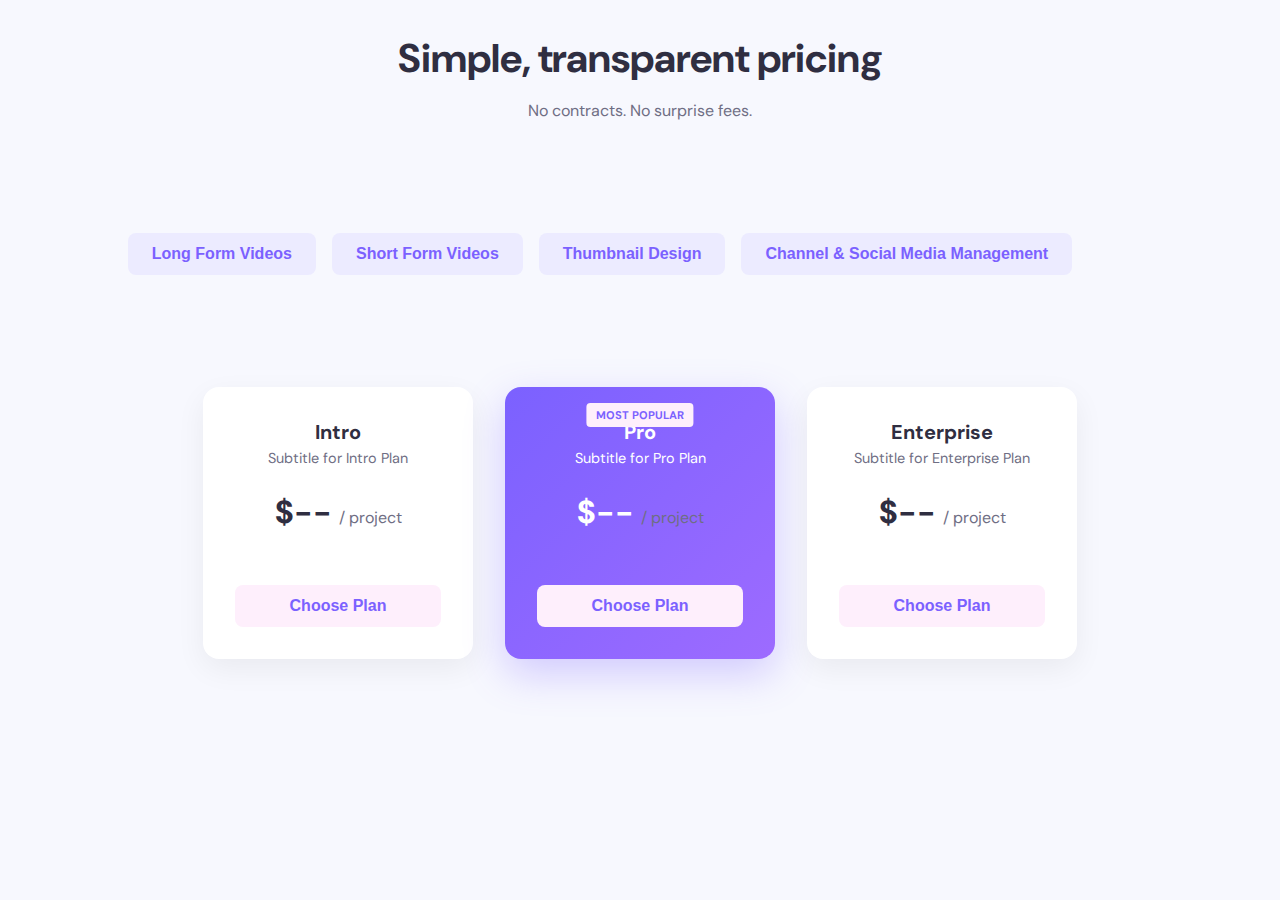
==== pricing.html @ d8eb05fe "fde" ====
<!DOCTYPE html>
<html lang="en">
<head>
  <meta charset="UTF-8" />
  <title>Pricing Page - Default Long Form Videos</title>
  <meta name="viewport" content="width=device-width, initial-scale=1.0" />
  <!-- Google Font: DM Sans -->
  <link rel="preconnect" href="https://fonts.googleapis.com" />
  <link rel="preconnect" href="https://fonts.gstatic.com" crossorigin />
  <link
    href="https://fonts.googleapis.com/css2?family=DM+Sans:wght@400;500;700&display=swap"
    rel="stylesheet"
  />
  <style>
    /* Reset & Base Styles */
    * {
      margin: 0;
      padding: 0;
      box-sizing: border-box;
    }
    body {
      font-family: 'DM Sans', sans-serif;
      background-color: #F7F8FE;
      color: #2F2E41;
    }
    ul {
      list-style: none;
      padding: 0;
    }
    a {
      text-decoration: none;
      color: inherit;
    }
    img {
      max-width: 100%;
      display: block;
    }

    /* Container */
    .container {
      max-width: 1200px;
      margin: 0 auto;
      padding: 2rem;
    }

    /* Hero Section */
    .hero {
      text-align: center;
      margin-bottom: 2rem;
    }
    .hero h1 {
      font-size: 2.5rem;
      font-weight: 700;
      margin-bottom: 1rem;
    }
    .hero p {
      font-size: 1rem;
      color: #6F6E84;
    }

    /* Service Buttons */
    .services-section {
      display: flex;
      flex-wrap: wrap;
      justify-content: center;
      gap: 1rem;
      margin: 3rem 0;
    }
    .service-btn {
      background: #ECEBFF;
      color: #7B61FF;
      font-weight: 700;
      font-size: 1rem;
      border: none;
      border-radius: 8px;
      padding: 0.75rem 1.5rem;
      cursor: pointer;
      transition: background 0.3s;
    }
    .service-btn:hover {
      background: #d7d4ff;
    }
    /* Active Button Style */
    .service-btn.active {
      background: #7B61FF;
      color: #FFFFFF;
    }

    /* Pricing Cards */
    .pricing-cards {
      display: flex;
      flex-wrap: wrap;
      gap: 2rem;
      justify-content: center;
      margin-top: 2rem;
    }
    .card {
      background: #FFFFFF;
      border-radius: 16px;
      box-shadow: 0 10px 30px rgba(0, 0, 0, 0.06);
      width: 270px;
      padding: 2rem;
      text-align: center;
      position: relative;
      display: flex;
      flex-direction: column;
      transition: 0.3s ease;
    }
    .card:hover {
      transform: translateY(-4px);
      /* Black drop shadow with higher opacity */
      box-shadow: 0 15px 35px rgba(0, 0, 0, 0.3);
    }
    .card h3 {
      font-size: 1.25rem;
      font-weight: 700;
      margin-bottom: 0.25rem;
      color: #2F2E41;
    }
    .card p.subtitle {
      font-size: 0.9rem;
      color: #6F6E84;
      margin-bottom: 1.5rem;
    }
    .price {
      font-size: 2rem;
      font-weight: 700;
      color: #2F2E41;
      margin-bottom: 0.25rem;
    }
    .price span {
      font-size: 1rem;
      font-weight: 400;
      color: #6F6E84;
    }

    /* Features */
    .features {
      text-align: left;
      margin: 1.5rem 0;
    }
    .features li {
      position: relative;
      padding-left: 1.5rem;
      margin-bottom: 0.75rem;
      font-size: 0.9rem;
      color: #2F2E41;
    }
    /* Default bullet: checkmark */
    .features li::before {
      content: '✓';
      position: absolute;
      left: 0;
      color: #7B61FF;
      font-weight: 700;
    }
    /* Crossed items */
    .features li.crossed {
      color: #999;
    }
    .features li.crossed::before {
      content: '✗';
      color: #FF5A5F; /* Red cross */
      font-weight: 700;
    }

    /* Buttons inside cards */
    .card button {
      margin-top: auto;
      background: #FEEFFC;
      color: #7B61FF;
      border: none;
      border-radius: 8px;
      font-weight: 700;
      font-size: 1rem;
      padding: 0.75rem 1.5rem;
      cursor: pointer;
      transition: background 0.3s;
    }
    .card button:hover {
      background: #FFD2EE;
    }

    /* Pro (Most Popular) Card */
    .card.pro {
      background: linear-gradient(135deg, #7B61FF 0%, #9D6BFF 100%);
      color: #FFFFFF;
      box-shadow: 0 15px 40px rgba(123, 97, 255, 0.3);
    }
    .card.pro h3,
    .card.pro .price,
    .card.pro .subtitle {
      color: #FFFFFF;
    }
    .card.pro .features li::before {
      color: #FFFFFF;
    }
    .card.pro li.crossed::before {
      color: #FFD2EE;
    }
    .card.pro li.crossed {
      color: #FFE6F6;
    }
    .badge-popular {
      position: absolute;
      top: 1rem;
      left: 50%;
      transform: translateX(-50%);
      background: #FEEFFC;
      color: #7B61FF;
      font-weight: 700;
      font-size: 0.7rem;
      padding: 0.3rem 0.6rem;
      border-radius: 4px;
      text-transform: uppercase;
    }

    /* -------------------- RESPONSIVE BREAKPOINTS -------------------- */
    /* For large tablets / small laptops (max-width: 992px) */
    @media (max-width: 992px) {
      .hero h1 {
        font-size: 2rem;
      }
      .hero p {
        font-size: 0.95rem;
      }
      .pricing-cards {
        gap: 1.5rem;
      }
      .card {
        width: 45%;  /* 2 cards per row on ~tablet in landscape */
      }
    }

    /* For tablets / big phones (max-width: 768px) */
    @media (max-width: 768px) {
      .hero h1 {
        font-size: 1.8rem;
      }
      .hero p {
        font-size: 0.9rem;
      }
      .pricing-cards {
        flex-direction: column;
        align-items: center;
      }
      .card {
        width: 90%;
        max-width: 400px;
      }
    }

    /* For mobile phones (max-width: 480px) */
    @media (max-width: 480px) {
      .hero h1 {
        font-size: 1.5rem;
      }
      .hero p {
        font-size: 0.85rem;
      }
      .card {
        width: 95%;
        max-width: 350px;
      }
    }
  </style>
</head>
<body>

  <!-- Hero Section -->
  <section class="hero container">
    <h1>Simple, transparent pricing</h1>
    <p>No contracts. No surprise fees.</p>
  </section>

  <!-- Service Buttons -->
  <section class="services-section container">
    <button class="service-btn" data-category="Long Form Videos">Long Form Videos</button>
    <button class="service-btn" data-category="Short Form Videos">Short Form Videos</button>
    <button class="service-btn" data-category="Thumbnail Design">Thumbnail Design</button>
    <button class="service-btn" data-category="Channel & Social Media Management">
      Channel &amp; Social Media Management
    </button>
  </section>

  <!-- Pricing Cards -->
  <section class="pricing-cards container">
    <!-- Card 1: Intro -->
    <div class="card" id="card-intro">
      <h3>Intro</h3>
      <p class="subtitle">Subtitle for Intro Plan</p>
      <p class="price">$-- <span>/ project</span></p>
      <ul class="features" id="intro-features">
        <!-- Filled by JS -->
      </ul>
      <button>Choose Plan</button>
    </div>

    <!-- Card 2: Pro (Most Popular) -->
    <div class="card pro" id="card-pro">
      <span class="badge-popular">MOST POPULAR</span>
      <h3>Pro</h3>
      <p class="subtitle">Subtitle for Pro Plan</p>
      <p class="price">$-- <span>/ project</span></p>
      <ul class="features" id="pro-features">
        <!-- Filled by JS -->
      </ul>
      <button>Choose Plan</button>
    </div>

    <!-- Card 3: Enterprise -->
    <div class="card" id="card-enterprise">
      <h3>Enterprise</h3>
      <p class="subtitle">Subtitle for Enterprise Plan</p>
      <p class="price">$-- <span>/ project</span></p>
      <ul class="features" id="enterprise-features">
        <!-- Filled by JS -->
      </ul>
      <button>Choose Plan</button>
    </div>
  </section>

  <script>
    // Plan data for each category:
    // Each category has 3 plans: Intro, Pro, Enterprise.
    // Each plan has: price, subtitle, array of 5 checked features, array of 3 crossed features.
    const planData = {
      "Long Form Videos": {
        intro: {
          price: 20,
          subtitle: "Basic for long form content",
          checks: [
            "Up to 30 min video",
            "Basic Editing",
            "Stock Music",
            "720p Output",
            "1 Revision"
            "3 Days Delivery"
          ],
          crosses: [
            "Advanced Effects",
            "Color Grading",
            "Dedicated Manager"
          ]
        },
        pro: {
          price: 120,
          subtitle: "For advanced long form content",
          checks: [
            "Up to 60 min video",
            "Advanced Editing",
            "Motion Graphics",
            "1080p Output",
            "2 Revisions"
          ],
          crosses: [
            "4K Rendering",
            "On-call Support",
            "Social Media Promotion"
          ]
        },
        enterprise: {
          price: 300,
          subtitle: "Full-scale production",
          checks: [
            "Unlimited length",
            "Dedicated Manager",
            "Priority Support",
            "4K Rendering",
            "3 Revisions"
          ],
          crosses: [
            "Offline Events",
            "Bulk Discount",
            "Multi-Channel Editing"
          ]
        }
      },

      "Short Form Videos": {
        intro: {
          price: 15,
          subtitle: "Basic for short videos",
          checks: [
            "Up to 5 min video",
            "Basic Editing",
            "720p Output",
            "Stock Music",
            "1 Revision"
          ],
          crosses: [
            "Advanced Effects",
            "Social Media Promotion",
            "Color Grading"
          ]
        },
        pro: {
          price: 90,
          subtitle: "Advanced short video package",
          checks: [
            "Up to 15 min video",
            "Motion Graphics",
            "1080p Output",
            "Color Grading",
            "2 Revisions"
          ],
          crosses: [
            "4K Rendering",
            "Priority Support",
            "Dedicated Manager"
          ]
        },
        enterprise: {
          price: 200,
          subtitle: "Complete short video solution",
          checks: [
            "Up to 30 min video",
            "Full Production Suite",
            "4K Rendering",
            "Dedicated Manager",
            "3 Revisions"
          ],
          crosses: [
            "Offline Events",
            "Bulk Discount",
            "Live Streaming"
          ]
        }
      },

      "Thumbnail Design": {
        intro: {
          price: 20,
          subtitle: "Basic thumbnail package",
          checks: [
            "1 Thumbnail",
            "Stock Images",
            "Basic Text & Graphics",
            "1 Revision",
            "Fast Delivery"
          ],
          crosses: [
            "Custom Illustration",
            "Advanced Branding",
            "Dedicated Manager"
          ]
        },
        pro: {
          price: 60,
          subtitle: "Pro thumbnail package",
          checks: [
            "5 Thumbnails",
            "Custom Fonts",
            "Advanced Graphics",
            "Color Grading",
            "2 Revisions"
          ],
          crosses: [
            "Hand-drawn Artwork",
            "Bulk Discount",
            "On-call Support"
          ]
        },
        enterprise: {
          price: 120,
          subtitle: "Enterprise thumbnail solution",
          checks: [
            "Unlimited Thumbnails",
            "Dedicated Designer",
            "Branding Consultation",
            "Priority Support",
            "3 Revisions"
          ],
          crosses: [
            "Offline Events",
            "Bulk Discount",
            "Social Media Management"
          ]
        }
      },

      "Channel & Social Media Management": {
        intro: {
          price: 50,
          subtitle: "Basic channel management",
          checks: [
            "Weekly Video Uploads",
            "Basic SEO",
            "Thumbnail Design",
            "Community Replies",
            "Monthly Report"
          ],
          crosses: [
            "Advanced SEO",
            "Daily Content Strategy",
            "Paid Advertising"
          ]
        },
        pro: {
          price: 150,
          subtitle: "Pro channel management",
          checks: [
            "Bi-Weekly Video Uploads",
            "Advanced SEO",
            "Social Media Posting",
            "Community Engagement",
            "Monthly Analysis"
          ],
          crosses: [
            "Paid Ads Management",
            "Influencer Outreach",
            "Custom Branding"
          ]
        },
        enterprise: {
          price: 300,
          subtitle: "Full-scale channel & social management",
          checks: [
            "Daily Content Strategy",
            "Priority Support",
            "Paid Advertising",
            "Dedicated Manager",
            "Detailed Analytics"
          ],
          crosses: [
            "Offline Events",
            "Bulk Discount",
            "In-Person Consulting"
          ]
        }
      }
    };

    // Grab references to cards
    const introCard = document.getElementById('card-intro');
    const proCard = document.getElementById('card-pro');
    const enterpriseCard = document.getElementById('card-enterprise');

    const introPriceEl = introCard.querySelector('.price');
    const proPriceEl = proCard.querySelector('.price');
    const enterprisePriceEl = enterpriseCard.querySelector('.price');

    const introSubtitleEl = introCard.querySelector('.subtitle');
    const proSubtitleEl = proCard.querySelector('.subtitle');
    const enterpriseSubtitleEl = enterpriseCard.querySelector('.subtitle');

    const introFeaturesEl = document.getElementById('intro-features');
    const proFeaturesEl = document.getElementById('pro-features');
    const enterpriseFeaturesEl = document.getElementById('enterprise-features');

    const serviceButtons = document.querySelectorAll('.service-btn');

    // Show chosen category's plan details
    function showCategory(category) {
      // Remove 'active' class from all buttons, then add to the clicked one
      serviceButtons.forEach(btn => {
        btn.classList.remove('active');
        if (btn.dataset.category === category) {
          btn.classList.add('active');
        }
      });

      // Get the data for the selected category
      const catData = planData[category];

      // Intro plan
      introPriceEl.innerHTML = `$${catData.intro.price} <span>/ project</span>`;
      introSubtitleEl.textContent = catData.intro.subtitle;
      fillFeatures(introFeaturesEl, catData.intro.checks, catData.intro.crosses);

      // Pro plan
      proPriceEl.innerHTML = `$${catData.pro.price} <span>/ project</span>`;
      proSubtitleEl.textContent = catData.pro.subtitle;
      fillFeatures(proFeaturesEl, catData.pro.checks, catData.pro.crosses);

      // Enterprise plan
      enterprisePriceEl.innerHTML = `$${catData.enterprise.price} <span>/ project</span>`;
      enterpriseSubtitleEl.textContent = catData.enterprise.subtitle;
      fillFeatures(enterpriseFeaturesEl, catData.enterprise.checks, catData.enterprise.crosses);
    }

    // Helper function to fill the features list
    function fillFeatures(listEl, checks, crosses) {
      listEl.innerHTML = ''; // Clear old features
      checks.forEach(item => {
        const li = document.createElement('li');
        li.textContent = item;
        listEl.appendChild(li);
      });
      crosses.forEach(item => {
        const li = document.createElement('li');
        li.textContent = item;
        li.classList.add('crossed');
        listEl.appendChild(li);
      });
    }

    // Click event for service buttons
    serviceButtons.forEach(btn => {
      btn.addEventListener('click', () => {
        showCategory(btn.dataset.category);
      });
    });

    // Show "Long Form Videos" by default on page load
    document.addEventListener('DOMContentLoaded', () => {
      showCategory("Long Form Videos");
    });
  </script>
</body>
</html>
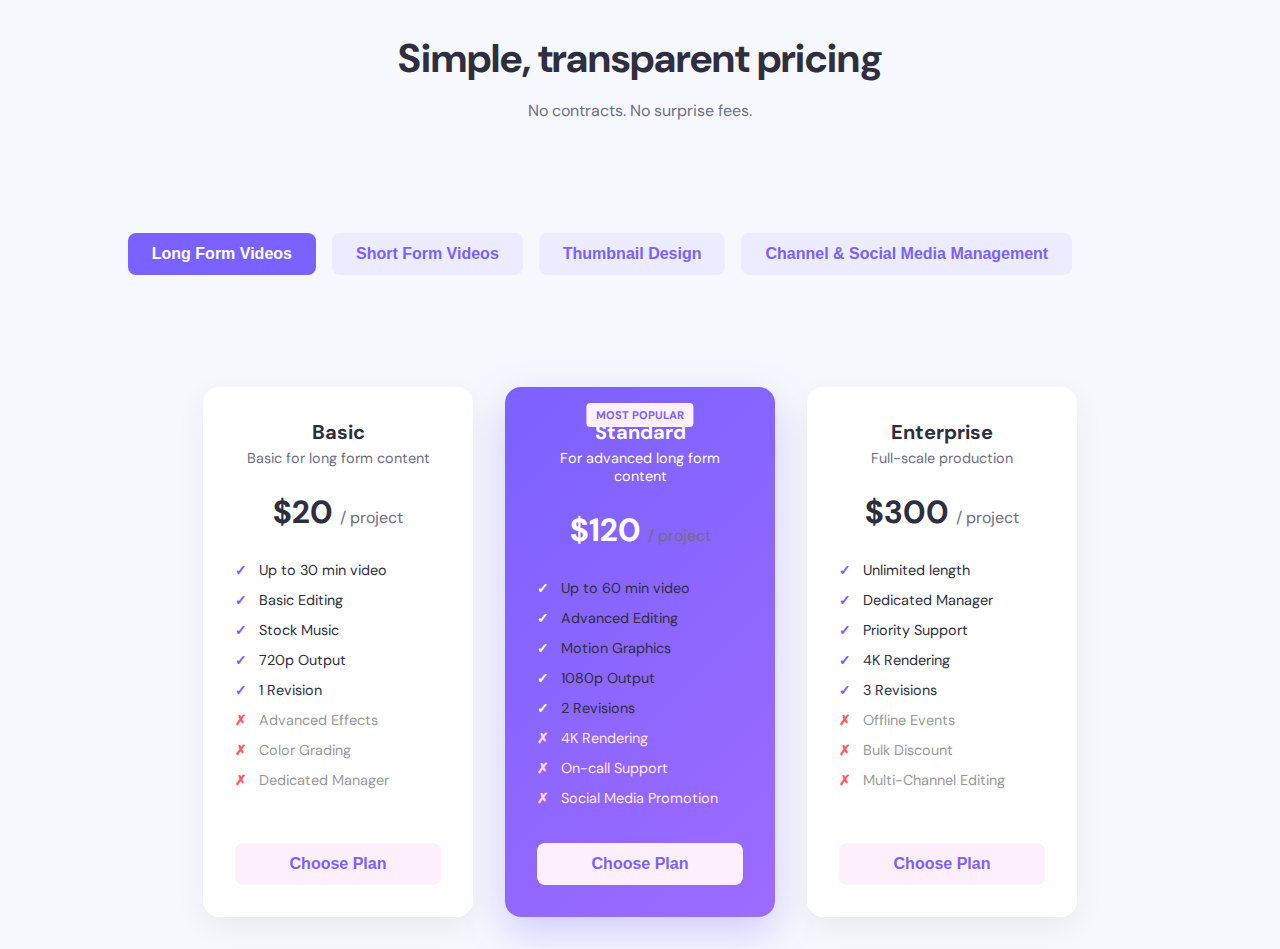
==== commit 206acbd5: "pricing" ====
--- a/pricing.html
+++ b/pricing.html
@@ -92,6 +92,7 @@
       flex-wrap: wrap;
       gap: 2rem;
       justify-content: center;
+      align-items: stretch;
       margin-top: 2rem;
     }
     .card {
@@ -285,35 +286,35 @@
 
   <!-- Pricing Cards -->
   <section class="pricing-cards container">
-    <!-- Card 1: Intro -->
-    <div class="card" id="card-intro">
-      <h3>Intro</h3>
-      <p class="subtitle">Subtitle for Intro Plan</p>
+    <!-- Card 1: Use data-plan attribute so the visible title can be changed freely -->
+    <div class="card" data-plan="intro">
+      <h3>Basic</h3>
+      <p class="subtitle">Subtitle for Basic Plan</p>
       <p class="price">$-- <span>/ project</span></p>
-      <ul class="features" id="intro-features">
+      <ul class="features" data-features="intro">
         <!-- Filled by JS -->
       </ul>
       <button>Choose Plan</button>
     </div>
 
     <!-- Card 2: Pro (Most Popular) -->
-    <div class="card pro" id="card-pro">
+    <div class="card pro" data-plan="pro">
       <span class="badge-popular">MOST POPULAR</span>
-      <h3>Pro</h3>
-      <p class="subtitle">Subtitle for Pro Plan</p>
+      <h3>Standard</h3>
+      <p class="subtitle">Subtitle for Standard Plan</p>
       <p class="price">$-- <span>/ project</span></p>
-      <ul class="features" id="pro-features">
+      <ul class="features" data-features="pro">
         <!-- Filled by JS -->
       </ul>
       <button>Choose Plan</button>
     </div>
 
     <!-- Card 3: Enterprise -->
-    <div class="card" id="card-enterprise">
+    <div class="card" data-plan="enterprise">
       <h3>Enterprise</h3>
       <p class="subtitle">Subtitle for Enterprise Plan</p>
       <p class="price">$-- <span>/ project</span></p>
-      <ul class="features" id="enterprise-features">
+      <ul class="features" data-features="enterprise">
         <!-- Filled by JS -->
       </ul>
       <button>Choose Plan</button>
@@ -322,7 +323,7 @@
 
   <script>
     // Plan data for each category:
-    // Each category has 3 plans: Intro, Pro, Enterprise.
+    // Each category has 3 plans: intro, pro, enterprise.
     // Each plan has: price, subtitle, array of 5 checked features, array of 3 crossed features.
     const planData = {
       "Long Form Videos": {
@@ -335,7 +336,6 @@
             "Stock Music",
             "720p Output",
             "1 Revision"
-            "3 Days Delivery"
           ],
           crosses: [
             "Advanced Effects",
@@ -531,10 +531,10 @@
       }
     };
 
-    // Grab references to cards
-    const introCard = document.getElementById('card-intro');
-    const proCard = document.getElementById('card-pro');
-    const enterpriseCard = document.getElementById('card-enterprise');
+    // Grab references to cards using data-plan attributes
+    const introCard = document.querySelector('[data-plan="intro"]');
+    const proCard = document.querySelector('[data-plan="pro"]');
+    const enterpriseCard = document.querySelector('[data-plan="enterprise"]');
 
     const introPriceEl = introCard.querySelector('.price');
     const proPriceEl = proCard.querySelector('.price');
@@ -544,9 +544,10 @@
     const proSubtitleEl = proCard.querySelector('.subtitle');
     const enterpriseSubtitleEl = enterpriseCard.querySelector('.subtitle');
 
-    const introFeaturesEl = document.getElementById('intro-features');
-    const proFeaturesEl = document.getElementById('pro-features');
-    const enterpriseFeaturesEl = document.getElementById('enterprise-features');
+    // Use the features UL element’s data-features attribute as an identifier
+    const introFeaturesEl = document.querySelector('[data-features="intro"]');
+    const proFeaturesEl = document.querySelector('[data-features="pro"]');
+    const enterpriseFeaturesEl = document.querySelector('[data-features="enterprise"]');
 
     const serviceButtons = document.querySelectorAll('.service-btn');
 
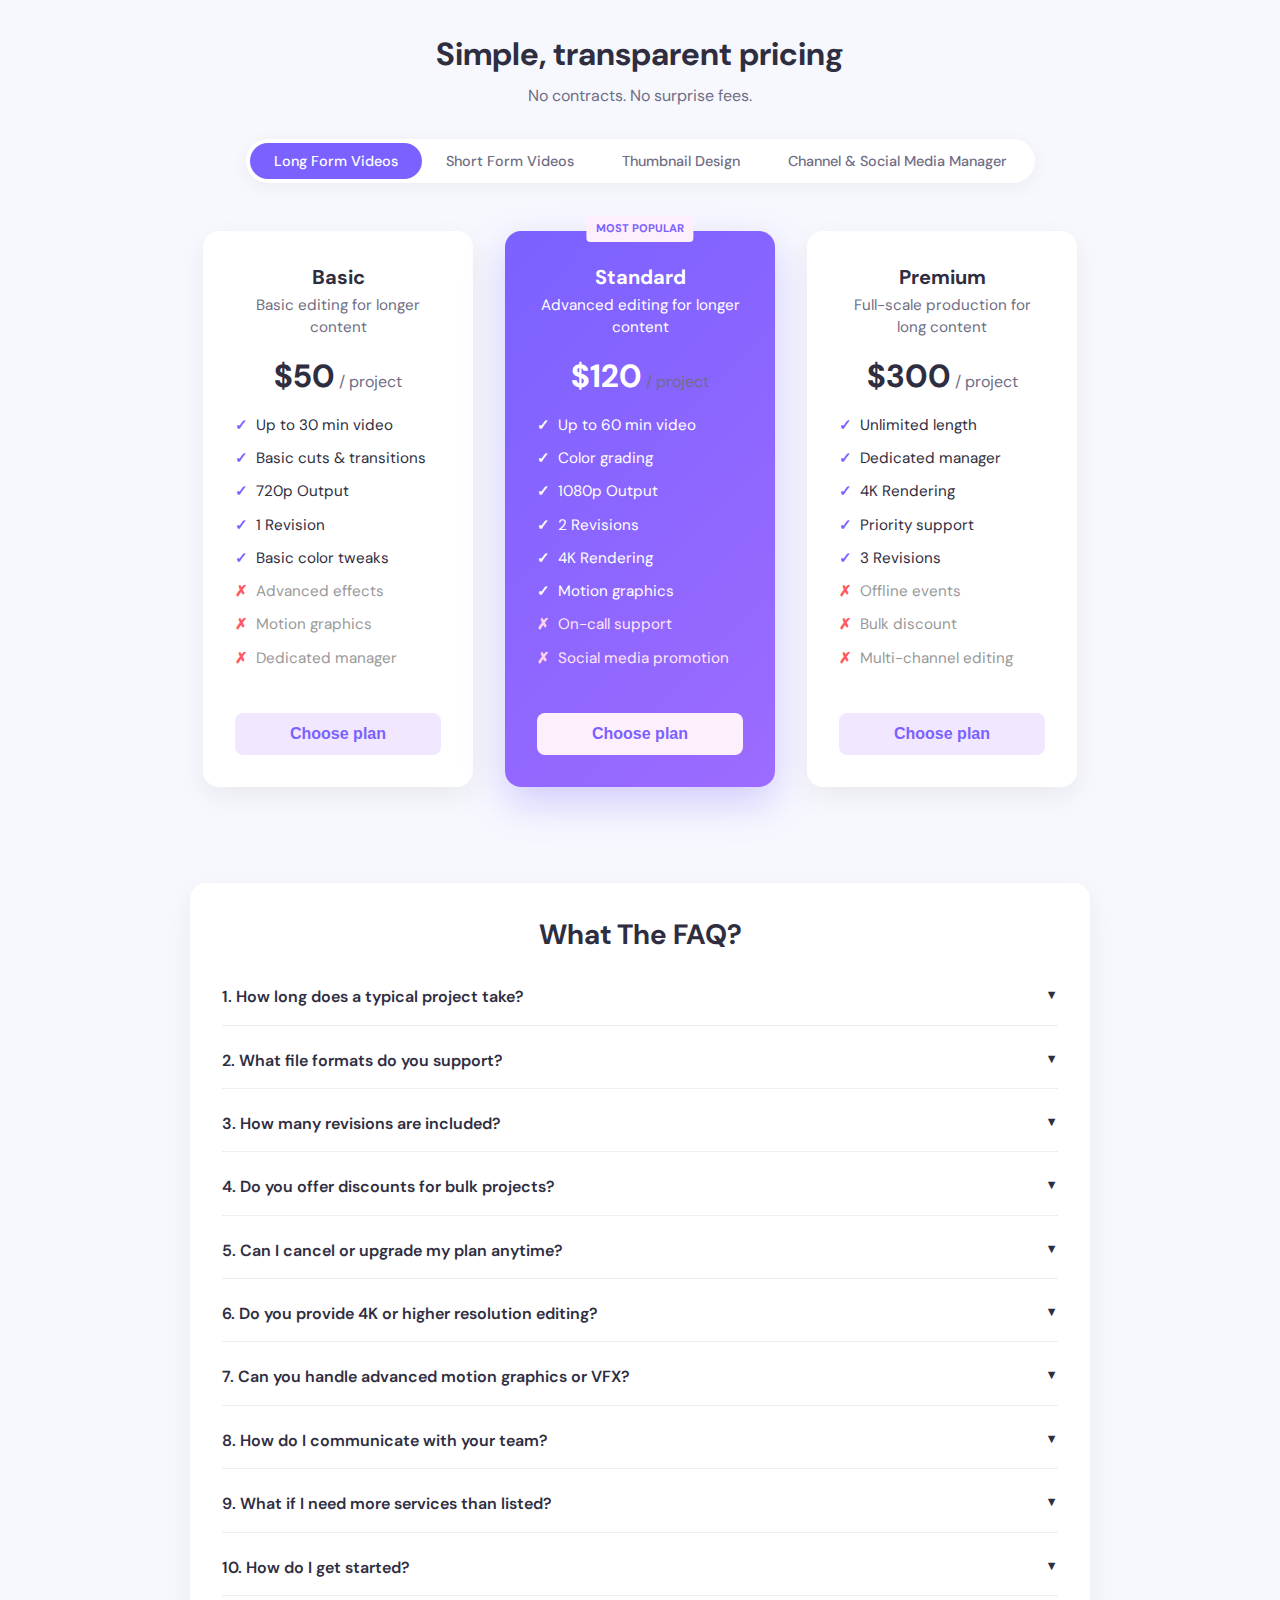
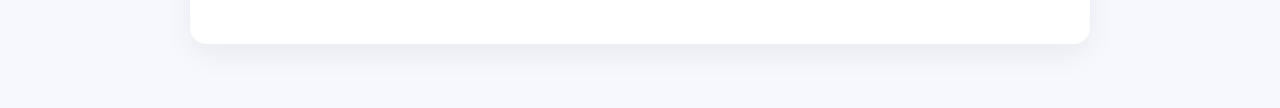
==== commit f037d665: "Pricing Alignment Fixed" ====
--- a/pricing.html
+++ b/pricing.html
@@ -1,18 +1,18 @@
 <!DOCTYPE html>
 <html lang="en">
 <head>
-  <meta charset="UTF-8" />
-  <title>Pricing Page - Default Long Form Videos</title>
-  <meta name="viewport" content="width=device-width, initial-scale=1.0" />
-  <!-- Google Font: DM Sans -->
-  <link rel="preconnect" href="https://fonts.googleapis.com" />
-  <link rel="preconnect" href="https://fonts.gstatic.com" crossorigin />
+  <meta charset="UTF-8">
+  <title>Pricing Page</title>
+  <meta name="viewport" content="width=device-width, initial-scale=1.0">
+  <!-- Google Font -->
+  <link rel="preconnect" href="https://fonts.googleapis.com">
+  <link rel="preconnect" href="https://fonts.gstatic.com" crossorigin>
   <link
     href="https://fonts.googleapis.com/css2?family=DM+Sans:wght@400;500;700&display=swap"
     rel="stylesheet"
   />
   <style>
-    /* Reset & Base Styles */
+    /* RESET & BASE */
     * {
       margin: 0;
       padding: 0;
@@ -20,191 +20,169 @@
     }
     body {
       font-family: 'DM Sans', sans-serif;
-      background-color: #F7F8FE;
+      background: #F7F8FE;
       color: #2F2E41;
-    }
-    ul {
-      list-style: none;
-      padding: 0;
-    }
-    a {
-      text-decoration: none;
-      color: inherit;
+      line-height: 1.4;
     }
     img {
       max-width: 100%;
       display: block;
     }
-
-    /* Container */
-    .container {
-      max-width: 1200px;
-      margin: 0 auto;
-      padding: 2rem;
-    }
-
-    /* Hero Section */
-    .hero {
-      text-align: center;
-      margin-bottom: 2rem;
-    }
-    .hero h1 {
-      font-size: 2.5rem;
+    ul {
+      list-style: none;
+    }
+    a, button {
+      text-decoration: none;
+      cursor: pointer;
+    }
+
+    /* CONTAINER */
+    .pricing-container {
+  width: 90%;
+  max-width: 1200px;
+  margin: 0 auto;
+  padding: 2rem 1rem;
+  text-align: center !important;
+}
+
+
+    /* HERO SECTION */
+    .hero-title {
+      font-size: 2rem;
       font-weight: 700;
-      margin-bottom: 1rem;
-    }
-    .hero p {
+      margin-bottom: 0.5rem;
+    }
+    .hero-subtitle {
       font-size: 1rem;
       color: #6F6E84;
-    }
-
-    /* Service Buttons */
-    .services-section {
+      margin-bottom: 2rem;
+    }
+
+    /* TOGGLE SECTION (Service Buttons) */
+    .toggle-section {
+      display: inline-flex;
+      align-items: center;
+      background: #FFFFFF;
+      border-radius: 30px;
+      padding: 0.25rem;
+      margin-bottom: 3rem;
+      box-shadow: 0 4px 20px rgba(0, 0, 0, 0.05);
+    }
+    .toggle-option {
+      padding: 0.5rem 1.5rem;
+      border-radius: 30px;
+      font-weight: 500;
+      font-size: 0.9rem;
+      transition: background 0.3s, color 0.3s;
+      color: #6F6E84;
+    }
+    .toggle-option:hover {
+      background: #ECEBFF;
+      color: #7B61FF;
+    }
+    .toggle-option.active {
+      background: #7B61FF;
+      color: #FFFFFF;
+    }
+
+    /* PRICING WRAPPER */
+    .pricing-wrapper {
       display: flex;
       flex-wrap: wrap;
       justify-content: center;
-      gap: 1rem;
-      margin: 3rem 0;
-    }
-    .service-btn {
-      background: #ECEBFF;
-      color: #7B61FF;
-      font-weight: 700;
-      font-size: 1rem;
-      border: none;
-      border-radius: 8px;
-      padding: 0.75rem 1.5rem;
-      cursor: pointer;
-      transition: background 0.3s;
-    }
-    .service-btn:hover {
-      background: #d7d4ff;
-    }
-    /* Active Button Style */
-    .service-btn.active {
-      background: #7B61FF;
-      color: #FFFFFF;
-    }
-
-    /* Pricing Cards */
-    .pricing-cards {
-      display: flex;
-      flex-wrap: wrap;
       gap: 2rem;
-      justify-content: center;
-      align-items: stretch;
-      margin-top: 2rem;
-    }
-    .card {
+      margin-bottom: 4rem;
+    }
+
+    /* PRICING CARD */
+    .pricing-card {
       background: #FFFFFF;
       border-radius: 16px;
       box-shadow: 0 10px 30px rgba(0, 0, 0, 0.06);
       width: 270px;
       padding: 2rem;
       text-align: center;
-      position: relative;
       display: flex;
       flex-direction: column;
-      transition: 0.3s ease;
-    }
-    .card:hover {
-      transform: translateY(-4px);
-      /* Black drop shadow with higher opacity */
-      box-shadow: 0 15px 35px rgba(0, 0, 0, 0.3);
-    }
-    .card h3 {
+      position: relative;
+      transition: transform 0.3s, box-shadow 0.3s;
+    }
+    .pricing-card:hover {
+      transform: scale(1.03);
+      box-shadow: 0 15px 35px rgba(0, 0, 0, 0.3); /* Black drop shadow */
+    }
+    .pricing-card h3 {
       font-size: 1.25rem;
       font-weight: 700;
       margin-bottom: 0.25rem;
       color: #2F2E41;
     }
-    .card p.subtitle {
-      font-size: 0.9rem;
+    .pricing-card p {
+      margin-bottom: 1rem;
       color: #6F6E84;
-      margin-bottom: 1.5rem;
-    }
-    .price {
+      font-size: 0.95rem;
+      line-height: 1.4;
+    }
+    .pricing-price {
       font-size: 2rem;
       font-weight: 700;
+      margin-bottom: 1rem;
       color: #2F2E41;
-      margin-bottom: 0.25rem;
-    }
-    .price span {
+    }
+    .pricing-price span {
       font-size: 1rem;
       font-weight: 400;
       color: #6F6E84;
-    }
-
-    /* Features */
-    .features {
+      margin-left: 4px;
+    }
+
+    /* FEATURES LIST */
+    .feature-list {
       text-align: left;
-      margin: 1.5rem 0;
-    }
-    .features li {
-      position: relative;
-      padding-left: 1.5rem;
+      margin-bottom: 2rem;
+    }
+    .feature-list li {
+      display: flex;
+      align-items: center;
+      font-size: 0.95rem;
       margin-bottom: 0.75rem;
-      font-size: 0.9rem;
-      color: #2F2E41;
-    }
-    /* Default bullet: checkmark */
-    .features li::before {
-      content: '✓';
-      position: absolute;
-      left: 0;
+    }
+    .feature-list li.checked::before {
+      content: "✓";
       color: #7B61FF;
       font-weight: 700;
-    }
-    /* Crossed items */
-    .features li.crossed {
+      margin-right: 0.5rem;
+    }
+    .feature-list li.crossed {
       color: #999;
     }
-    .features li.crossed::before {
-      content: '✗';
+    .feature-list li.crossed::before {
+      content: "✗";
       color: #FF5A5F; /* Red cross */
       font-weight: 700;
-    }
-
-    /* Buttons inside cards */
-    .card button {
-      margin-top: auto;
-      background: #FEEFFC;
+      margin-right: 0.5rem;
+    }
+
+    /* BUTTON */
+    .choose-plan-btn {
+      background: #F1E7FF;
       color: #7B61FF;
-      border: none;
-      border-radius: 8px;
       font-weight: 700;
       font-size: 1rem;
       padding: 0.75rem 1.5rem;
-      cursor: pointer;
+      border: none;
+      border-radius: 8px;
+      margin-top: auto;
       transition: background 0.3s;
     }
-    .card button:hover {
-      background: #FFD2EE;
-    }
-
-    /* Pro (Most Popular) Card */
-    .card.pro {
-      background: linear-gradient(135deg, #7B61FF 0%, #9D6BFF 100%);
-      color: #FFFFFF;
-      box-shadow: 0 15px 40px rgba(123, 97, 255, 0.3);
-    }
-    .card.pro h3,
-    .card.pro .price,
-    .card.pro .subtitle {
-      color: #FFFFFF;
-    }
-    .card.pro .features li::before {
-      color: #FFFFFF;
-    }
-    .card.pro li.crossed::before {
-      color: #FFD2EE;
-    }
-    .card.pro li.crossed {
-      color: #FFE6F6;
-    }
-    .badge-popular {
+    .choose-plan-btn:hover {
+      background: #DEC9FF;
+    }
+
+    /* PRO CARD (MOST POPULAR) */
+    .most-popular-badge {
       position: absolute;
-      top: 1rem;
+      top: -15px;
       left: 50%;
       transform: translateX(-50%);
       background: #FEEFFC;
@@ -215,377 +193,493 @@
       border-radius: 4px;
       text-transform: uppercase;
     }
-
-    /* -------------------- RESPONSIVE BREAKPOINTS -------------------- */
-    /* For large tablets / small laptops (max-width: 992px) */
+    .pricing-card.pro {
+      background: linear-gradient(135deg, #7B61FF 0%, #9D6BFF 100%);
+      color: #FFFFFF;
+      box-shadow: 0 15px 40px rgba(123, 97, 255, 0.3);
+    }
+    .pricing-card.pro h3,
+    .pricing-card.pro p,
+    .pricing-card.pro .pricing-price {
+      color: #FFFFFF;
+    }
+    .pricing-card.pro .feature-list li.checked::before {
+      color: #FFFFFF;
+    }
+    .pricing-card.pro .feature-list li.crossed::before {
+      color: #FFD2EE;
+    }
+    .pricing-card.pro .feature-list li.crossed {
+      color: #FFE6F6;
+    }
+    .pricing-card.pro .choose-plan-btn {
+      background: #FEEFFC;
+      color: #7B61FF;
+    }
+    .pricing-card.pro .choose-plan-btn:hover {
+      background: #FFD2EE;
+    }
+
+    /* FAQ SECTION */
+    .faq-section {
+      background: #FFFFFF;
+      border-radius: 16px;
+      box-shadow: 0 10px 30px rgba(0, 0, 0, 0.06);
+      padding: 2rem;
+      max-width: 900px;
+      margin: 0 auto 4rem;
+      text-align: left;
+    }
+    .faq-section h2 {
+      font-size: 1.75rem;
+      font-weight: 700;
+      margin-bottom: 1.5rem;
+      text-align: center;
+    }
+    .faq-item {
+      border-bottom: 1px solid #eee;
+      margin-bottom: 1rem;
+      padding-bottom: 0.5rem;
+    }
+    .faq-question {
+      cursor: pointer;
+      font-size: 1rem;
+      font-weight: 600;
+      color: #2F2E41;
+      padding: 0.5rem 0;
+      position: relative;
+    }
+    .faq-question::after {
+      content: "▼";
+      position: absolute;
+      right: 0;
+      top: 0.5rem;
+      font-size: 0.8rem;
+      transition: transform 0.3s;
+    }
+    .faq-item.open .faq-question::after {
+      transform: rotate(-180deg);
+    }
+    .faq-answer {
+      max-height: 0;
+      overflow: hidden;
+      transition: max-height 0.5s ease, opacity 0.5s ease;
+      opacity: 0;
+    }
+    .faq-item.open .faq-answer {
+      max-height: 500px; /* Adjust if needed */
+      opacity: 1;
+    }
+    .faq-answer p {
+      margin-top: 0.5rem;
+      color: #6F6E84;
+      font-size: 0.95rem;
+    }
+
+    /* RESPONSIVE */
     @media (max-width: 992px) {
-      .hero h1 {
-        font-size: 2rem;
-      }
-      .hero p {
-        font-size: 0.95rem;
-      }
-      .pricing-cards {
+      .pricing-wrapper {
         gap: 1.5rem;
       }
-      .card {
-        width: 45%;  /* 2 cards per row on ~tablet in landscape */
+      .pricing-card {
+        width: 45%;
       }
     }
-
-    /* For tablets / big phones (max-width: 768px) */
     @media (max-width: 768px) {
-      .hero h1 {
-        font-size: 1.8rem;
-      }
-      .hero p {
-        font-size: 0.9rem;
-      }
-      .pricing-cards {
+      .pricing-wrapper {
         flex-direction: column;
         align-items: center;
       }
-      .card {
-        width: 90%;
+      .pricing-card {
+        width: 80%;
         max-width: 400px;
       }
-    }
-
-    /* For mobile phones (max-width: 480px) */
-    @media (max-width: 480px) {
-      .hero h1 {
-        font-size: 1.5rem;
-      }
-      .hero p {
-        font-size: 0.85rem;
-      }
-      .card {
-        width: 95%;
-        max-width: 350px;
+      .faq-section {
+        width: 90%;
       }
     }
   </style>
 </head>
 <body>
 
-  <!-- Hero Section -->
-  <section class="hero container">
-    <h1>Simple, transparent pricing</h1>
-    <p>No contracts. No surprise fees.</p>
+  <div class="pricing-container">
+    <!-- HERO SECTION -->
+    <h1 class="hero-title">Simple, transparent pricing</h1>
+    <p class="hero-subtitle">No contracts. No surprise fees.</p>
+
+    <!-- TOGGLE SECTION (4 Services) -->
+    <div class="toggle-section">
+      <div class="toggle-option active" data-service="Long Form Videos">Long Form Videos</div>
+      <div class="toggle-option" data-service="Short Form Videos">Short Form Videos</div>
+      <div class="toggle-option" data-service="Thumbnail Design">Thumbnail Design</div>
+      <div class="toggle-option" data-service="Channel & Social Media Manager">
+        Channel &amp; Social Media Manager
+      </div>
+    </div>
+
+    <!-- PRICING CARDS -->
+    <div class="pricing-wrapper">
+      <!-- Basic Card -->
+      <div class="pricing-card" data-plan="basic">
+        <h3>Basic</h3>
+        <p class="plan-desc">For small projects</p>
+        <div class="pricing-price">$--<span>/ project</span></div>
+        <ul class="feature-list" data-features="basic"></ul>
+        <button class="choose-plan-btn">Choose plan</button>
+      </div>
+
+      <!-- Pro Card (MOST POPULAR) -->
+      <div class="pricing-card pro" data-plan="pro">
+        <div class="most-popular-badge">MOST POPULAR</div>
+        <h3>Standard</h3>
+        <p class="plan-desc">For growing creators</p>
+        <div class="pricing-price">$--<span>/ project</span></div>
+        <ul class="feature-list" data-features="pro"></ul>
+        <button class="choose-plan-btn">Choose plan</button>
+      </div>
+
+      <!-- Enterprise Card -->
+      <div class="pricing-card" data-plan="enterprise">
+        <h3>Premium</h3>
+        <p class="plan-desc">For large scale solutions</p>
+        <div class="pricing-price">$--<span>/ project</span></div>
+        <ul class="feature-list" data-features="enterprise"></ul>
+        <button class="choose-plan-btn">Choose plan</button>
+      </div>
+    </div>
+  </div>
+
+  <!-- FAQ SECTION (Accordion) -->
+  <section class="faq-section">
+    <h2>What The FAQ?</h2>
+
+    <!-- FAQ Item 1 -->
+    <div class="faq-item">
+      <div class="faq-question">1. How long does a typical project take?</div>
+      <div class="faq-answer">
+        <p>Typically, projects can be delivered within a few days to a week, depending on complexity.</p>
+      </div>
+    </div>
+
+    <!-- FAQ Item 2 -->
+    <div class="faq-item">
+      <div class="faq-question">2. What file formats do you support?</div>
+      <div class="faq-answer">
+        <p>We can work with most major video formats (MP4, MOV, etc.) and deliver in your preferred format.</p>
+      </div>
+    </div>
+
+    <!-- FAQ Item 3 -->
+    <div class="faq-item">
+      <div class="faq-question">3. How many revisions are included?</div>
+      <div class="faq-answer">
+        <p>Each plan includes a set number of revisions; additional revisions can be purchased if needed.</p>
+      </div>
+    </div>
+
+    <!-- FAQ Item 4 -->
+    <div class="faq-item">
+      <div class="faq-question">4. Do you offer discounts for bulk projects?</div>
+      <div class="faq-answer">
+        <p>Yes, we offer special pricing if you have a large number of videos or thumbnails to edit.</p>
+      </div>
+    </div>
+
+    <!-- FAQ Item 5 -->
+    <div class="faq-item">
+      <div class="faq-question">5. Can I cancel or upgrade my plan anytime?</div>
+      <div class="faq-answer">
+        <p>Absolutely. You can upgrade, downgrade, or cancel at any point.</p>
+      </div>
+    </div>
+
+    <!-- FAQ Item 6 -->
+    <div class="faq-item">
+      <div class="faq-question">6. Do you provide 4K or higher resolution editing?</div>
+      <div class="faq-answer">
+        <p>Yes, 4K editing is included in the Pro and Enterprise packages.</p>
+      </div>
+    </div>
+
+    <!-- FAQ Item 7 -->
+    <div class="faq-item">
+      <div class="faq-question">7. Can you handle advanced motion graphics or VFX?</div>
+      <div class="faq-answer">
+        <p>Yes, advanced effects are part of our Pro and Enterprise packages, or available as add-ons.</p>
+      </div>
+    </div>
+
+    <!-- FAQ Item 8 -->
+    <div class="faq-item">
+      <div class="faq-question">8. How do I communicate with your team?</div>
+      <div class="faq-answer">
+        <p>We can communicate via email, Slack, Zoom, or any preferred platform.</p>
+      </div>
+    </div>
+
+    <!-- FAQ Item 9 -->
+    <div class="faq-item">
+      <div class="faq-question">9. What if I need more services than listed?</div>
+      <div class="faq-answer">
+        <p>We’re happy to create a custom plan to fit your specific needs.</p>
+      </div>
+    </div>
+
+    <!-- FAQ Item 10 -->
+    <div class="faq-item">
+      <div class="faq-question">10. How do I get started?</div>
+      <div class="faq-answer">
+        <p>Just pick a plan, contact us, and we’ll guide you through the onboarding process.</p>
+      </div>
+    </div>
   </section>
 
-  <!-- Service Buttons -->
-  <section class="services-section container">
-    <button class="service-btn" data-category="Long Form Videos">Long Form Videos</button>
-    <button class="service-btn" data-category="Short Form Videos">Short Form Videos</button>
-    <button class="service-btn" data-category="Thumbnail Design">Thumbnail Design</button>
-    <button class="service-btn" data-category="Channel & Social Media Management">
-      Channel &amp; Social Media Management
-    </button>
-  </section>
-
-  <!-- Pricing Cards -->
-  <section class="pricing-cards container">
-    <!-- Card 1: Use data-plan attribute so the visible title can be changed freely -->
-    <div class="card" data-plan="intro">
-      <h3>Basic</h3>
-      <p class="subtitle">Subtitle for Basic Plan</p>
-      <p class="price">$-- <span>/ project</span></p>
-      <ul class="features" data-features="intro">
-        <!-- Filled by JS -->
-      </ul>
-      <button>Choose Plan</button>
-    </div>
-
-    <!-- Card 2: Pro (Most Popular) -->
-    <div class="card pro" data-plan="pro">
-      <span class="badge-popular">MOST POPULAR</span>
-      <h3>Standard</h3>
-      <p class="subtitle">Subtitle for Standard Plan</p>
-      <p class="price">$-- <span>/ project</span></p>
-      <ul class="features" data-features="pro">
-        <!-- Filled by JS -->
-      </ul>
-      <button>Choose Plan</button>
-    </div>
-
-    <!-- Card 3: Enterprise -->
-    <div class="card" data-plan="enterprise">
-      <h3>Enterprise</h3>
-      <p class="subtitle">Subtitle for Enterprise Plan</p>
-      <p class="price">$-- <span>/ project</span></p>
-      <ul class="features" data-features="enterprise">
-        <!-- Filled by JS -->
-      </ul>
-      <button>Choose Plan</button>
-    </div>
-  </section>
-
   <script>
-    // Plan data for each category:
-    // Each category has 3 plans: intro, pro, enterprise.
-    // Each plan has: price, subtitle, array of 5 checked features, array of 3 crossed features.
+    /*
+      planData for each service type.
+      Each service has 3 packages: basic, pro, enterprise.
+      Each package has:
+        - price
+        - description
+        - 5 checked features (checks)
+        - 3 crossed features (crosses)
+    */
     const planData = {
       "Long Form Videos": {
-        intro: {
-          price: 20,
-          subtitle: "Basic for long form content",
+        basic: {
+          price: 50,
+          description: "Basic editing for longer content",
           checks: [
             "Up to 30 min video",
-            "Basic Editing",
-            "Stock Music",
+            "Basic cuts & transitions",
             "720p Output",
-            "1 Revision"
-          ],
-          crosses: [
-            "Advanced Effects",
-            "Color Grading",
-            "Dedicated Manager"
+            "1 Revision",
+            "Basic color tweaks"
+          ],
+          crosses: [
+            "Advanced effects",
+            "Motion graphics",
+            "Dedicated manager"
           ]
         },
         pro: {
           price: 120,
-          subtitle: "For advanced long form content",
+          description: "Advanced editing for longer content",
           checks: [
             "Up to 60 min video",
-            "Advanced Editing",
-            "Motion Graphics",
+            "Color grading",
             "1080p Output",
-            "2 Revisions"
-          ],
-          crosses: [
+            "2 Revisions",
             "4K Rendering",
-            "On-call Support",
-            "Social Media Promotion"
+            "Motion graphics"
+          ],
+          crosses: [
+            "On-call support",
+            "Social media promotion"
           ]
         },
         enterprise: {
           price: 300,
-          subtitle: "Full-scale production",
+          description: "Full-scale production for long content",
           checks: [
             "Unlimited length",
-            "Dedicated Manager",
-            "Priority Support",
+            "Dedicated manager",
             "4K Rendering",
+            "Priority support",
             "3 Revisions"
           ],
           crosses: [
-            "Offline Events",
-            "Bulk Discount",
-            "Multi-Channel Editing"
+            "Offline events",
+            "Bulk discount",
+            "Multi-channel editing"
           ]
         }
       },
 
       "Short Form Videos": {
-        intro: {
-          price: 15,
-          subtitle: "Basic for short videos",
+        basic: {
+          price: 30,
+          description: "Basic editing for short clips",
           checks: [
             "Up to 5 min video",
-            "Basic Editing",
+            "Basic cuts",
             "720p Output",
-            "Stock Music",
-            "1 Revision"
-          ],
-          crosses: [
-            "Advanced Effects",
-            "Social Media Promotion",
-            "Color Grading"
+            "1 Revision",
+            "Basic text overlays"
+          ],
+          crosses: [
+            "Advanced transitions",
+            "Motion graphics",
+            "Color grading"
           ]
         },
         pro: {
-          price: 90,
-          subtitle: "Advanced short video package",
+          price: 80,
+          description: "Pro editing for short content",
           checks: [
             "Up to 15 min video",
-            "Motion Graphics",
             "1080p Output",
-            "Color Grading",
-            "2 Revisions"
+            "2 Revisions",
+            "Motion graphics",
+            "Color grading"
           ],
           crosses: [
             "4K Rendering",
-            "Priority Support",
-            "Dedicated Manager"
+            "Priority support",
+            "Dedicated manager"
           ]
         },
         enterprise: {
           price: 200,
-          subtitle: "Complete short video solution",
+          description: "Enterprise solution for short content",
           checks: [
             "Up to 30 min video",
-            "Full Production Suite",
             "4K Rendering",
-            "Dedicated Manager",
-            "3 Revisions"
-          ],
-          crosses: [
-            "Offline Events",
-            "Bulk Discount",
-            "Live Streaming"
+            "3 Revisions",
+            "Dedicated manager",
+            "Priority support"
+          ],
+          crosses: [
+            "Bulk discount",
+            "Offline events",
+            "Multi-channel editing"
           ]
         }
       },
 
       "Thumbnail Design": {
-        intro: {
-          price: 20,
-          subtitle: "Basic thumbnail package",
-          checks: [
-            "1 Thumbnail",
-            "Stock Images",
-            "Basic Text & Graphics",
+        basic: {
+          price: 15,
+          description: "Basic thumbnail design",
+          checks: [
+            "1 thumbnail",
+            "Stock images",
+            "Basic text & graphics",
             "1 Revision",
-            "Fast Delivery"
-          ],
-          crosses: [
-            "Custom Illustration",
-            "Advanced Branding",
-            "Dedicated Manager"
+            "Fast delivery"
+          ],
+          crosses: [
+            "Custom illustration",
+            "Advanced branding",
+            "Dedicated designer"
           ]
         },
         pro: {
           price: 60,
-          subtitle: "Pro thumbnail package",
-          checks: [
-            "5 Thumbnails",
-            "Custom Fonts",
-            "Advanced Graphics",
-            "Color Grading",
+          description: "Pro thumbnail package",
+          checks: [
+            "5 thumbnails",
+            "Custom fonts",
+            "Color grading",
+            "Advanced graphics",
             "2 Revisions"
           ],
           crosses: [
-            "Hand-drawn Artwork",
-            "Bulk Discount",
-            "On-call Support"
+            "Hand-drawn artwork",
+            "Bulk discount",
+            "On-call support"
           ]
         },
         enterprise: {
           price: 120,
-          subtitle: "Enterprise thumbnail solution",
-          checks: [
-            "Unlimited Thumbnails",
-            "Dedicated Designer",
-            "Branding Consultation",
-            "Priority Support",
+          description: "Enterprise thumbnail solution",
+          checks: [
+            "Unlimited thumbnails",
+            "Dedicated designer",
+            "Branding consultation",
+            "Priority support",
             "3 Revisions"
           ],
           crosses: [
-            "Offline Events",
-            "Bulk Discount",
-            "Social Media Management"
+            "Offline events",
+            "Bulk discount",
+            "Social media management"
           ]
         }
       },
 
-      "Channel & Social Media Management": {
-        intro: {
-          price: 50,
-          subtitle: "Basic channel management",
-          checks: [
-            "Weekly Video Uploads",
+      "Channel & Social Media Manager": {
+        basic: {
+          price: 70,
+          description: "Basic channel management",
+          checks: [
+            "Weekly uploads",
             "Basic SEO",
-            "Thumbnail Design",
-            "Community Replies",
-            "Monthly Report"
+            "Thumbnail design",
+            "Community replies",
+            "Monthly report"
           ],
           crosses: [
             "Advanced SEO",
-            "Daily Content Strategy",
-            "Paid Advertising"
+            "Paid advertising",
+            "Daily content strategy"
           ]
         },
         pro: {
           price: 150,
-          subtitle: "Pro channel management",
-          checks: [
-            "Bi-Weekly Video Uploads",
+          description: "Pro channel & social management",
+          checks: [
+            "Bi-weekly uploads",
             "Advanced SEO",
-            "Social Media Posting",
-            "Community Engagement",
-            "Monthly Analysis"
-          ],
-          crosses: [
-            "Paid Ads Management",
-            "Influencer Outreach",
-            "Custom Branding"
+            "Social media posting",
+            "Community engagement",
+            "Monthly analysis"
+          ],
+          crosses: [
+            "Paid ads management",
+            "Influencer outreach",
+            "Custom branding"
           ]
         },
         enterprise: {
           price: 300,
-          subtitle: "Full-scale channel & social management",
-          checks: [
-            "Daily Content Strategy",
-            "Priority Support",
-            "Paid Advertising",
-            "Dedicated Manager",
-            "Detailed Analytics"
-          ],
-          crosses: [
-            "Offline Events",
-            "Bulk Discount",
-            "In-Person Consulting"
+          description: "Full-scale channel & social solution",
+          checks: [
+            "Daily content strategy",
+            "Priority support",
+            "Paid advertising",
+            "Dedicated manager",
+            "Detailed analytics"
+          ],
+          crosses: [
+            "Bulk discount",
+            "Offline events",
+            "In-person consulting"
           ]
         }
       }
     };
 
-    // Grab references to cards using data-plan attributes
-    const introCard = document.querySelector('[data-plan="intro"]');
+    // TOGGLE REFERENCES
+    const toggleOptions = document.querySelectorAll('.toggle-option');
+
+    // PRICING CARD REFERENCES
+    const basicCard = document.querySelector('[data-plan="basic"]');
     const proCard = document.querySelector('[data-plan="pro"]');
     const enterpriseCard = document.querySelector('[data-plan="enterprise"]');
 
-    const introPriceEl = introCard.querySelector('.price');
-    const proPriceEl = proCard.querySelector('.price');
-    const enterprisePriceEl = enterpriseCard.querySelector('.price');
-
-    const introSubtitleEl = introCard.querySelector('.subtitle');
-    const proSubtitleEl = proCard.querySelector('.subtitle');
-    const enterpriseSubtitleEl = enterpriseCard.querySelector('.subtitle');
-
-    // Use the features UL element’s data-features attribute as an identifier
-    const introFeaturesEl = document.querySelector('[data-features="intro"]');
-    const proFeaturesEl = document.querySelector('[data-features="pro"]');
-    const enterpriseFeaturesEl = document.querySelector('[data-features="enterprise"]');
-
-    const serviceButtons = document.querySelectorAll('.service-btn');
-
-    // Show chosen category's plan details
-    function showCategory(category) {
-      // Remove 'active' class from all buttons, then add to the clicked one
-      serviceButtons.forEach(btn => {
-        btn.classList.remove('active');
-        if (btn.dataset.category === category) {
-          btn.classList.add('active');
-        }
-      });
-
-      // Get the data for the selected category
-      const catData = planData[category];
-
-      // Intro plan
-      introPriceEl.innerHTML = `$${catData.intro.price} <span>/ project</span>`;
-      introSubtitleEl.textContent = catData.intro.subtitle;
-      fillFeatures(introFeaturesEl, catData.intro.checks, catData.intro.crosses);
-
-      // Pro plan
-      proPriceEl.innerHTML = `$${catData.pro.price} <span>/ project</span>`;
-      proSubtitleEl.textContent = catData.pro.subtitle;
-      fillFeatures(proFeaturesEl, catData.pro.checks, catData.pro.crosses);
-
-      // Enterprise plan
-      enterprisePriceEl.innerHTML = `$${catData.enterprise.price} <span>/ project</span>`;
-      enterpriseSubtitleEl.textContent = catData.enterprise.subtitle;
-      fillFeatures(enterpriseFeaturesEl, catData.enterprise.checks, catData.enterprise.crosses);
-    }
-
-    // Helper function to fill the features list
+    // Price elements
+    const basicPriceEl = basicCard.querySelector('.pricing-price');
+    const proPriceEl = proCard.querySelector('.pricing-price');
+    const enterprisePriceEl = enterpriseCard.querySelector('.pricing-price');
+
+    // Description elements
+    const basicDescEl = basicCard.querySelector('.plan-desc');
+    const proDescEl = proCard.querySelector('.plan-desc');
+    const enterpriseDescEl = enterpriseCard.querySelector('.plan-desc');
+
+    // Feature lists
+    const basicFeaturesEl = basicCard.querySelector('[data-features="basic"]');
+    const proFeaturesEl = proCard.querySelector('[data-features="pro"]');
+    const enterpriseFeaturesEl = enterpriseCard.querySelector('[data-features="enterprise"]');
+
+    // Fill feature lists
     function fillFeatures(listEl, checks, crosses) {
-      listEl.innerHTML = ''; // Clear old features
+      listEl.innerHTML = '';
       checks.forEach(item => {
         const li = document.createElement('li');
         li.textContent = item;
+        li.classList.add('checked');
         listEl.appendChild(li);
       });
       crosses.forEach(item => {
@@ -596,16 +690,60 @@
       });
     }
 
-    // Click event for service buttons
-    serviceButtons.forEach(btn => {
-      btn.addEventListener('click', () => {
-        showCategory(btn.dataset.category);
+    // Switch service category
+    function showServiceCategory(category) {
+      // Update active button
+      toggleOptions.forEach(opt => {
+        opt.classList.remove('active');
+        if (opt.dataset.service === category) {
+          opt.classList.add('active');
+        }
+      });
+
+      const catData = planData[category];
+
+      // BASIC
+      basicPriceEl.innerHTML = `$${catData.basic.price}<span>/ project</span>`;
+      basicDescEl.textContent = catData.basic.description;
+      fillFeatures(basicFeaturesEl, catData.basic.checks, catData.basic.crosses);
+
+      // PRO
+      proPriceEl.innerHTML = `$${catData.pro.price}<span>/ project</span>`;
+      proDescEl.textContent = catData.pro.description;
+      fillFeatures(proFeaturesEl, catData.pro.checks, catData.pro.crosses);
+
+      // ENTERPRISE
+      enterprisePriceEl.innerHTML = `$${catData.enterprise.price}<span>/ project</span>`;
+      enterpriseDescEl.textContent = catData.enterprise.description;
+      fillFeatures(enterpriseFeaturesEl, catData.enterprise.checks, catData.enterprise.crosses);
+    }
+
+    // Event: Click on toggle option
+    toggleOptions.forEach(opt => {
+      opt.addEventListener('click', () => {
+        showServiceCategory(opt.dataset.service);
       });
     });
 
-    // Show "Long Form Videos" by default on page load
+    // Show "Long Form Videos" by default
     document.addEventListener('DOMContentLoaded', () => {
-      showCategory("Long Form Videos");
+      showServiceCategory("Long Form Videos");
+    });
+
+    // FAQ Accordion
+    const faqItems = document.querySelectorAll('.faq-item');
+    faqItems.forEach(item => {
+      const question = item.querySelector('.faq-question');
+      question.addEventListener('click', () => {
+        // Close others
+        faqItems.forEach(i => {
+          if (i !== item) {
+            i.classList.remove('open');
+          }
+        });
+        // Toggle this one
+        item.classList.toggle('open');
+      });
     });
   </script>
 </body>
